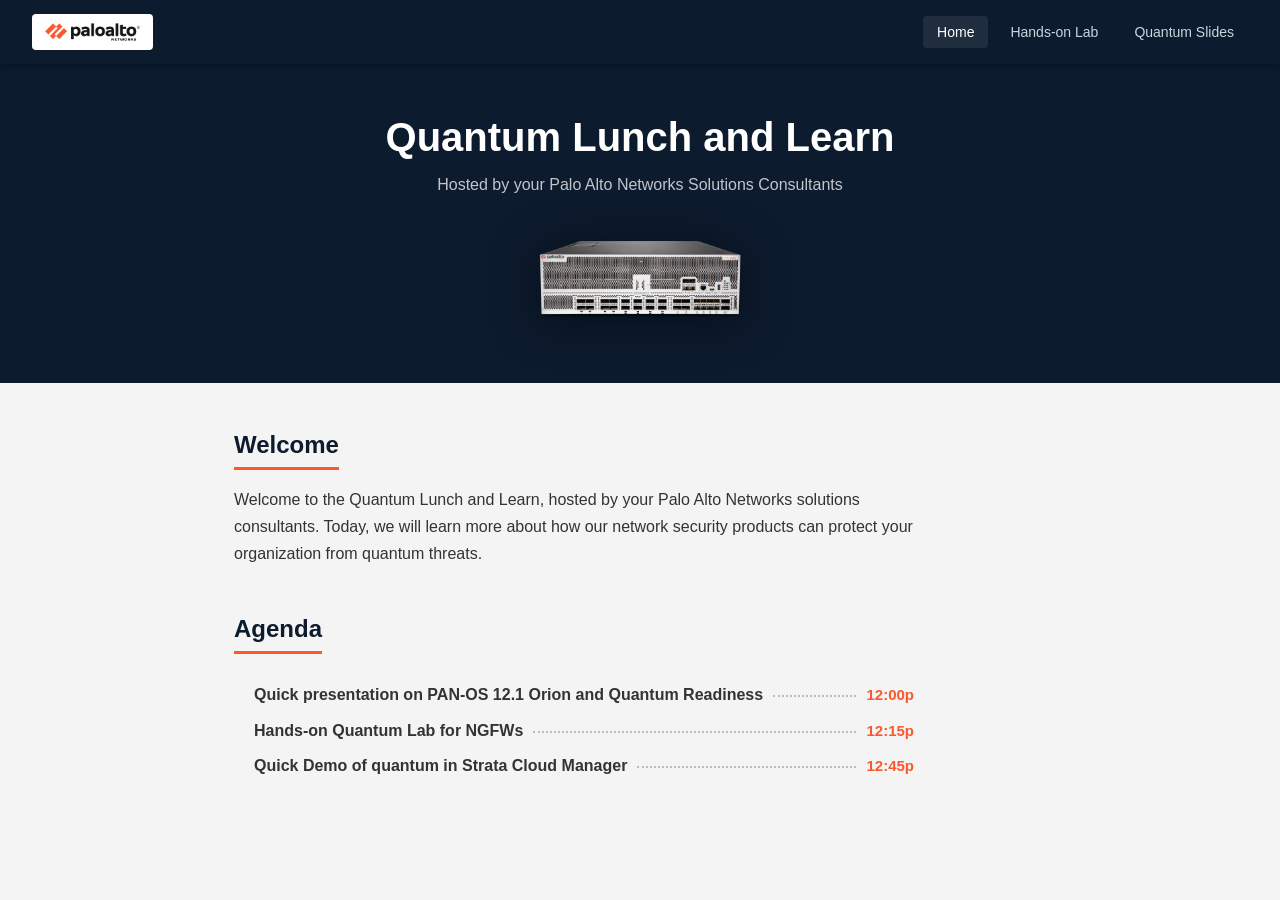
==== index.html @ fa99428d "Initial Commit" ====
<!DOCTYPE html>
<html lang="en">
<head>
  <meta charset="UTF-8">
  <meta name="viewport" content="width=device-width, initial-scale=1.0">
  <title>Home | Quantum Lunch and Learn</title>
  <link rel="stylesheet" href="css/styles.css">
</head>
<body>
  <nav class="navbar">
    <a href="index.html"><img src="panw_logo.png" alt="Palo Alto Networks" class="logo-nav"></a>
    <ul class="nav-links">
      <li><a href="index.html" class="active">Home</a></li>
      <li><a href="lab.html">Hands-on Lab</a></li>
      <li><a href="slides.html">Quantum Slides</a></li>
    </ul>
  </nav>

  <div class="hero">
    <div class="hero-text">
      <h1>Quantum Lunch and Learn</h1>
      <p>Hosted by your Palo Alto Networks Solutions Consultants</p>
    </div>
    <div class="hero-img-wrap">
      <img src="firewall.png" alt="Palo Alto Networks Next-Generation Firewall" class="hero-img">
    </div>
  </div>

  <main class="content">
    <section class="section">
      <h2>Welcome</h2>
      <p>Welcome to the Quantum Lunch and Learn, hosted by your Palo Alto Networks solutions consultants.
         Today, we will learn more about how our network security products can protect your organization
         from quantum threats.</p>
    </section>

    <section class="section">
      <h2>Agenda</h2>
      <ul class="menu-list">
        <li class="menu-item">
          <span class="menu-name">Quick presentation on PAN-OS 12.1 Orion and Quantum Readiness</span>
          <span class="menu-dots"></span>
          <span class="menu-price">12:00p</span>
        </li>
        <li class="menu-item">
          <span class="menu-name">Hands-on Quantum Lab for NGFWs</span>
          <span class="menu-dots"></span>
          <span class="menu-price">12:15p</span>
        </li>
        <li class="menu-item">
          <span class="menu-name">Quick Demo of quantum in Strata Cloud Manager</span>
          <span class="menu-dots"></span>
          <span class="menu-price">12:45p</span>
        </li>
      </ul>
    </section>
  </main>
</body>
</html>
---- css/styles.css ----
/* PANW brand tokens */
:root {
  --orange: #FA582D;
  --navy:   #0D1B2E;
  --grey:   #F4F4F4;
  --white:  #FFFFFF;
  --text:   #333333;
  --muted:  #888888;
  --border: #E0E0E0;
  --radius: 8px;
  --shadow: 0 2px 12px rgba(0, 0, 0, 0.10);
}

*, *::before, *::after { box-sizing: border-box; margin: 0; padding: 0; }

body {
  font-family: Arial, system-ui, sans-serif;
  background: var(--grey);
  color: var(--text);
  min-height: 100vh;
}

/* ── Navbar ─────────────────────────────────── */
.navbar {
  position: sticky;
  top: 0;
  z-index: 100;
  display: flex;
  align-items: center;
  justify-content: space-between;
  background: var(--navy);
  padding: 0 32px;
  height: 64px;
  box-shadow: 0 2px 6px rgba(0,0,0,.3);
}

.navbar a { text-decoration: none; }

.logo-nav {
  height: 36px;
  display: block;
  background: var(--white);
  padding: 4px 10px;
  border-radius: 4px;
}

.nav-links {
  display: flex;
  gap: 8px;
  list-style: none;
}

.nav-links a {
  color: #CBD5E0;
  font-size: 14px;
  font-weight: 500;
  padding: 8px 14px;
  border-radius: 4px;
  transition: color .15s, background .15s;
}

.nav-links a:hover,
.nav-links a.active {
  color: var(--white);
  background: rgba(255,255,255,.08);
}


/* ── Hero ─────────────────────────────────── */
.hero {
  background: var(--navy);
  color: var(--white);
  padding: 48px 32px;
  display: flex;
  flex-direction: column;
  align-items: center;
  text-align: center;
  gap: 28px;
}

.hero-text {
  display: flex;
  flex-direction: column;
  align-items: center;
}

.hero h1 {
  font-size: clamp(24px, 3.5vw, 40px);
  font-weight: 700;
  line-height: 1.25;
}

.hero p {
  margin-top: 14px;
  font-size: 16px;
  color: rgba(255,255,255,.75);
}

.hero-img-wrap {
  display: flex;
  justify-content: center;
}

.hero-img {
  width: clamp(137px, 20vw, 252px);
  border-radius: 8px;
  display: block;
  filter: drop-shadow(0 4px 24px rgba(0,0,0,.5));
}

/* ── Content sections ─────────────────────── */
.content {
  max-width: 860px;
  margin: 0 auto;
  padding: 0 24px 64px;
}

.section {
  padding: 48px 0 0;
}

.section h2 {
  font-size: 24px;
  color: var(--navy);
  margin-bottom: 16px;
  padding-bottom: 8px;
  border-bottom: 3px solid var(--orange);
  display: inline-block;
}

.section p {
  font-size: 16px;
  line-height: 1.7;
  color: var(--text);
  max-width: 680px;
}

.section ul {
  margin-top: 12px;
  padding-left: 20px;
  display: flex;
  flex-direction: column;
  gap: 10px;
}

.section ul li {
  font-size: 16px;
  line-height: 1.6;
  color: var(--text);
}

/* ── Menu-style agenda ───────────────────── */
.menu-list {
  list-style: none;
  padding-left: 0;
  margin-top: 16px;
  display: flex;
  flex-direction: column;
  gap: 16px;
  max-width: 680px;
}

.menu-item {
  display: flex;
  align-items: baseline;
  gap: 0;
}

.menu-name {
  font-size: 16px;
  font-weight: 600;
  color: var(--text);
  white-space: nowrap;
}

.menu-dots {
  flex: 1;
  border-bottom: 2px dotted #bbb;
  margin: 0 10px;
  position: relative;
  top: -3px;
}

.menu-price {
  font-size: 15px;
  font-weight: 700;
  color: var(--orange);
  white-space: nowrap;
  font-variant-numeric: tabular-nums;
}

/* ── Embedded iframe pages (lab, slides) ─── */
.embed-page {
  display: flex;
  flex-direction: column;
  height: 100vh;
}

.embed-page .navbar { flex-shrink: 0; }

.embed-toolbar {
  display: flex;
  align-items: center;
  justify-content: space-between;
  background: var(--white);
  border-bottom: 1px solid var(--border);
  padding: 8px 20px;
  flex-shrink: 0;
}

.embed-toolbar-label {
  font-size: 13px;
  font-weight: 600;
  color: var(--muted);
}

.embed-open-link {
  font-size: 13px;
  font-weight: 600;
  color: var(--orange);
  text-decoration: none;
  padding: 4px 10px;
  border: 1px solid var(--orange);
  border-radius: 4px;
  transition: background .15s, color .15s;
}

.embed-open-link:hover {
  background: var(--orange);
  color: var(--white);
}

.embed-frame {
  flex: 1;
  border: none;
  width: 100%;
}
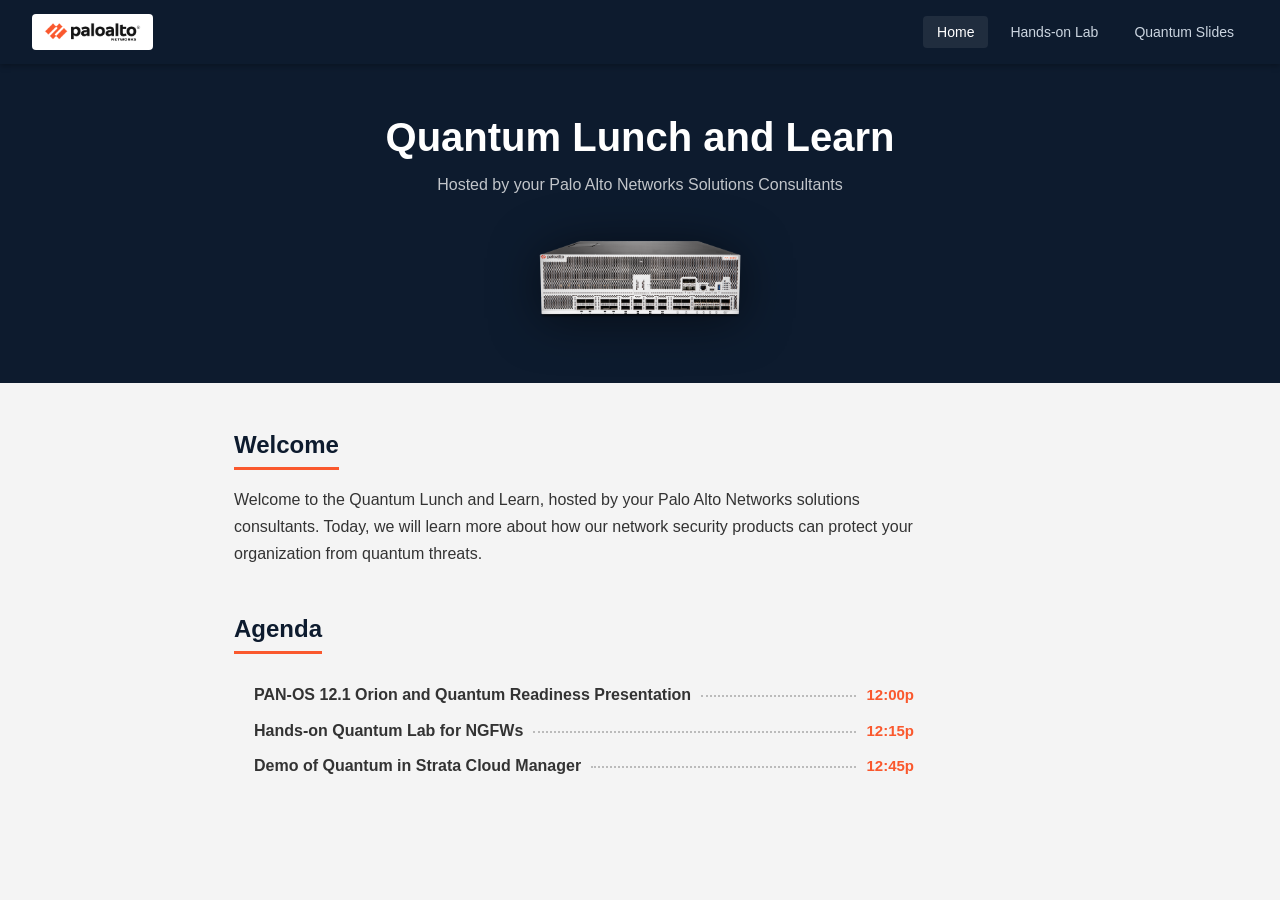
==== commit 52856a06: "Agenda Change" ====
--- a/index.html
+++ b/index.html
@@ -38,7 +38,7 @@
       <h2>Agenda</h2>
       <ul class="menu-list">
         <li class="menu-item">
-          <span class="menu-name">Quick presentation on PAN-OS 12.1 Orion and Quantum Readiness</span>
+          <span class="menu-name">PAN-OS 12.1 Orion and Quantum Readiness Presentation</span>
           <span class="menu-dots"></span>
           <span class="menu-price">12:00p</span>
         </li>
@@ -48,7 +48,7 @@
           <span class="menu-price">12:15p</span>
         </li>
         <li class="menu-item">
-          <span class="menu-name">Quick Demo of quantum in Strata Cloud Manager</span>
+          <span class="menu-name">Demo of Quantum in Strata Cloud Manager</span>
           <span class="menu-dots"></span>
           <span class="menu-price">12:45p</span>
         </li>
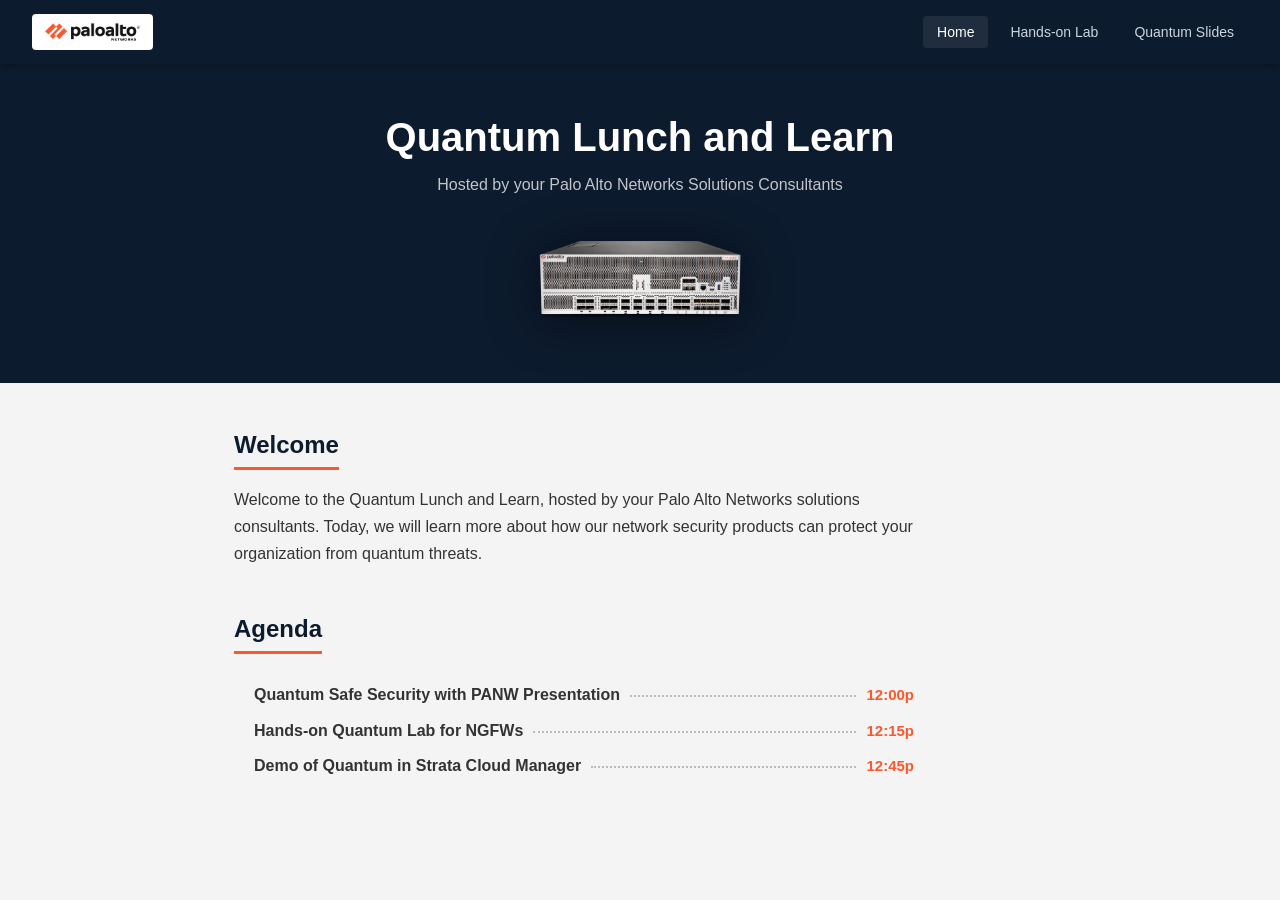
==== commit bb32295c: "agenda and slides adjustment" ====
--- a/index.html
+++ b/index.html
@@ -38,7 +38,7 @@
       <h2>Agenda</h2>
       <ul class="menu-list">
         <li class="menu-item">
-          <span class="menu-name">PAN-OS 12.1 Orion and Quantum Readiness Presentation</span>
+          <span class="menu-name">Quantum Safe Security with PANW Presentation</span>
           <span class="menu-dots"></span>
           <span class="menu-price">12:00p</span>
         </li>
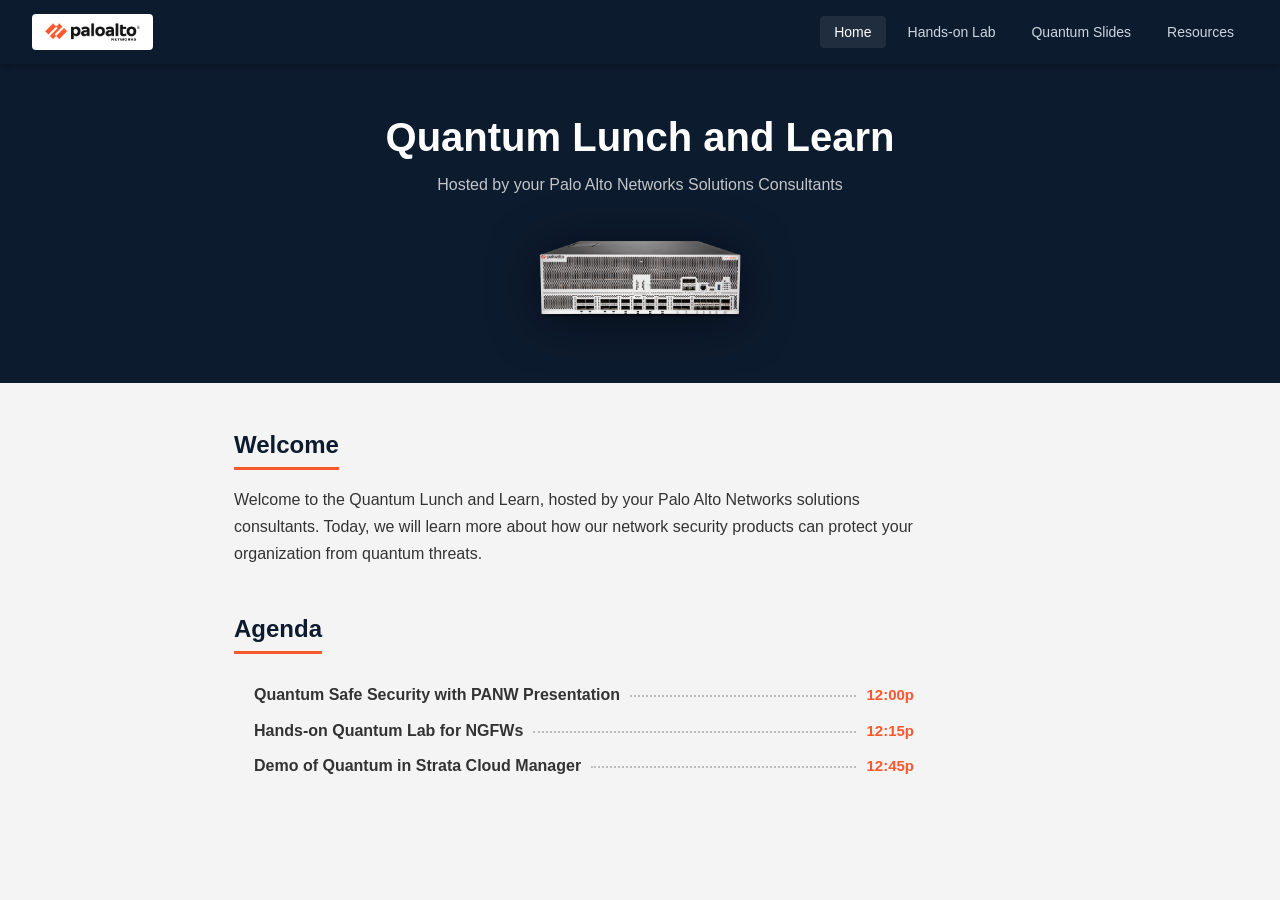
==== commit 5b63bab1: "resources page" ====
--- a/index.html
+++ b/index.html
@@ -13,6 +13,7 @@
       <li><a href="index.html" class="active">Home</a></li>
       <li><a href="lab.html">Hands-on Lab</a></li>
       <li><a href="slides.html">Quantum Slides</a></li>
+      <li><a href="resources.html">Resources</a></li>
     </ul>
   </nav>
 
--- a/css/styles.css
+++ b/css/styles.css
@@ -189,6 +189,64 @@
   font-variant-numeric: tabular-nums;
 }
 
+/* ── Resource card grid ─────────────────── */
+.resource-grid {
+  display: grid;
+  grid-template-columns: repeat(auto-fit, minmax(240px, 1fr));
+  gap: 24px;
+  margin-top: 16px;
+}
+
+.resource-card {
+  background: var(--white);
+  border: 1px solid var(--border);
+  border-radius: var(--radius);
+  box-shadow: var(--shadow);
+  padding: 24px;
+  display: flex;
+  flex-direction: column;
+  gap: 12px;
+}
+
+.resource-card-logo {
+  height: 32px;
+  width: auto;
+  align-self: flex-start;
+}
+
+.resource-card-title {
+  font-size: 17px;
+  font-weight: 700;
+  color: var(--navy);
+}
+
+.resource-card-desc {
+  font-size: 14px;
+  line-height: 1.6;
+  color: var(--text);
+  flex: 1;
+}
+
+.resource-card-footer {
+  display: flex;
+  justify-content: flex-end;
+}
+
+.resource-card-btn {
+  font-size: 13px;
+  font-weight: 600;
+  color: var(--white);
+  background: var(--orange);
+  text-decoration: none;
+  padding: 8px 16px;
+  border-radius: 4px;
+  transition: opacity .15s;
+}
+
+.resource-card-btn:hover {
+  opacity: .85;
+}
+
 /* ── Embedded iframe pages (lab, slides) ─── */
 .embed-page {
   display: flex;
@@ -214,7 +272,16 @@
   color: var(--muted);
 }
 
+.embed-toolbar-actions {
+  display: flex;
+  align-items: center;
+  gap: 8px;
+}
+
 .embed-open-link {
+  cursor: pointer;
+  background: none;
+  font-family: inherit;
   font-size: 13px;
   font-weight: 600;
   color: var(--orange);
